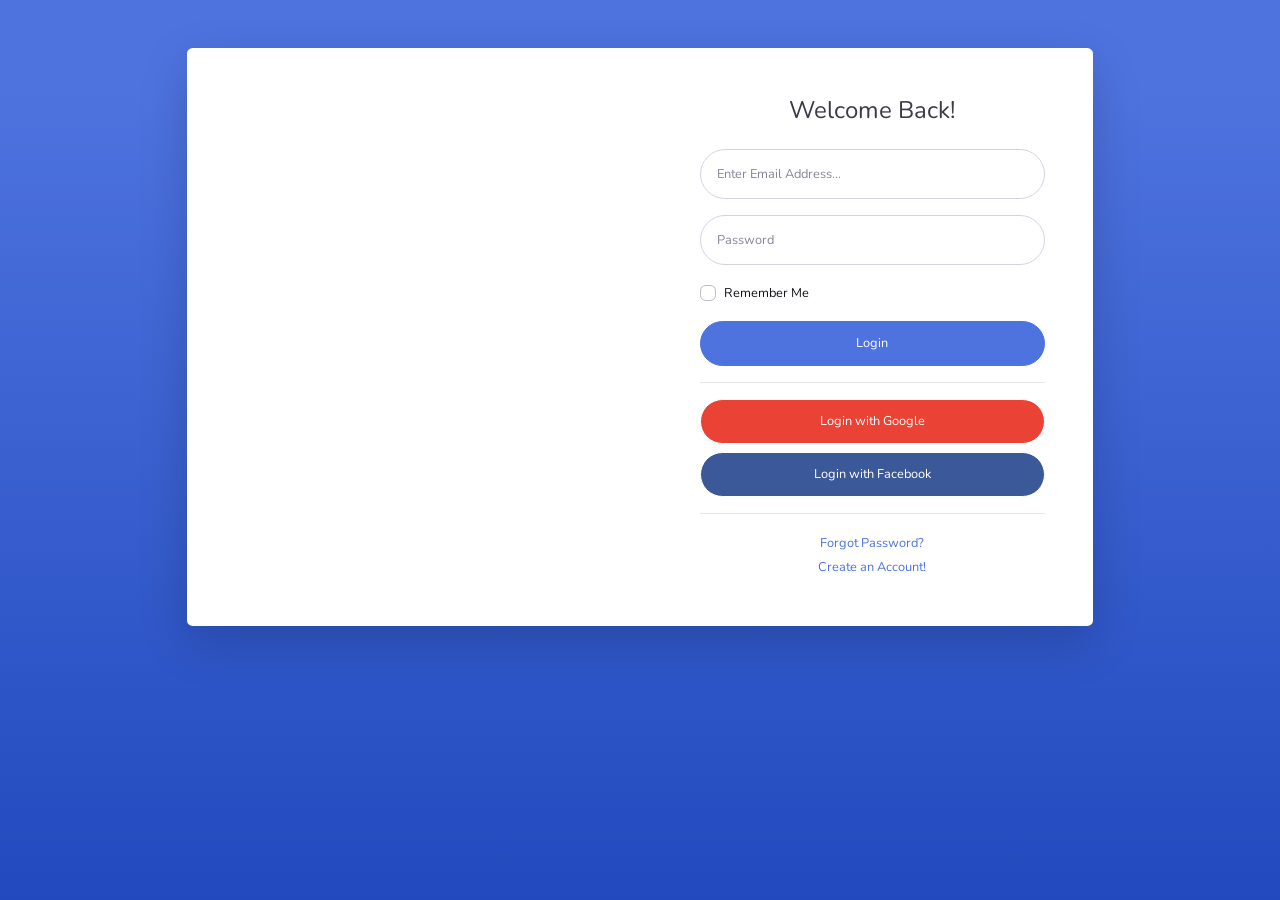
==== login.html @ be03efc0 "Add files via upload" ====
<!DOCTYPE html>
<html lang="en">

<head>

    <meta charset="utf-8">
    <meta http-equiv="X-UA-Compatible" content="IE=edge">
    <meta name="viewport" content="width=device-width, initial-scale=1, shrink-to-fit=no">
    <meta name="description" content="">
    <meta name="author" content="">

    <title>SB Admin 2 - Login</title>

    <!-- Custom fonts for this template-->
    <link href="vendor/fontawesome-free/css/all.min.css" rel="stylesheet" type="text/css">
    <link
        href="https://fonts.googleapis.com/css?family=Nunito:200,200i,300,300i,400,400i,600,600i,700,700i,800,800i,900,900i"
        rel="stylesheet">

    <!-- Custom styles for this template-->
    <link href="/sb-admin-2.css" rel="stylesheet">

</head>

<body class="bg-gradient-primary">

    <div class="container">

        <!-- Outer Row -->
        <div class="row justify-content-center">

            <div class="col-xl-10 col-lg-12 col-md-9">

                <div class="card o-hidden border-0 shadow-lg my-5">
                    <div class="card-body p-0">
                        <!-- Nested Row within Card Body -->
                        <div class="row">
                            <div class="col-lg-6 d-none d-lg-block bg-login-image"></div>
                            <div class="col-lg-6">
                                <div class="p-5">
                                    <div class="text-center">
                                        <h1 class="h4 text-gray-900 mb-4">Welcome Back!</h1>
                                    </div>
                                    <form class="user">
                                        <div class="form-group">
                                            <input type="email" class="form-control form-control-user"
                                                id="exampleInputEmail" aria-describedby="emailHelp"
                                                placeholder="Enter Email Address...">
                                        </div>
                                        <div class="form-group">
                                            <input type="password" class="form-control form-control-user"
                                                id="exampleInputPassword" placeholder="Password">
                                        </div>
                                        <div class="form-group">
                                            <div class="custom-control custom-checkbox small">
                                                <input type="checkbox" class="custom-control-input" id="customCheck">
                                                <label class="custom-control-label" for="customCheck">Remember
                                                    Me</label>
                                            </div>
                                        </div>
                                        <a href="index.html" class="btn btn-primary btn-user btn-block">
                                            Login
                                        </a>
                                        <hr>
                                        <a href="index.html" class="btn btn-google btn-user btn-block">
                                            <i class="fab fa-google fa-fw"></i> Login with Google
                                        </a>
                                        <a href="index.html" class="btn btn-facebook btn-user btn-block">
                                            <i class="fab fa-facebook-f fa-fw"></i> Login with Facebook
                                        </a>
                                    </form>
                                    <hr>
                                    <div class="text-center">
                                        <a class="small" href="forgot-password.html">Forgot Password?</a>
                                    </div>
                                    <div class="text-center">
                                        <a class="small" href="register.html">Create an Account!</a>
                                    </div>
                                </div>
                            </div>
                        </div>
                    </div>
                </div>

            </div>

        </div>

    </div>
    <style>
        .body {
            min-height: 100vh;
            background:
                radial-gradient(circle at 12% 8%, rgba(108, 92, 231, .16) 0%, transparent 38%),
                radial-gradient(circle at 90% 4%, rgba(22, 163, 74, .14) 0%, transparent 40%),
                radial-gradient(circle at 80% 95%, rgba(108, 92, 231, .12) 0%, transparent 45%),
                linear-gradient(180deg, #f4f5f9 0%, #eef0f4 100%);
            background-attachment: fixed;
            display: flex;
            flex-direction: column;
        }


        :root {
            --ramzino-ink: #111318;
            --ramzino-ink-soft: #5b6270;
            --ramzino-violet: #6c5ce7;
            --ramzino-violet-dark: #5b4bd6;
            --ramzino-violet-tint: #f4f2ff;
            --ramzino-green: #16a34a;
            --ramzino-red: #dc2626;
            --ramzino-hairline: #eef0f3;
            --ramzino-glass-bg: rgba(255, 255, 255, 0.62);
            --ramzino-glass-border: rgba(255, 255, 255, 0.55);
        }

        * {
            box-sizing: border-box;
        }

        body {
            font-family: 'Vazirmatn', 'Nunito', Tahoma, sans-serif;
            color: var(--ramzino-ink);
        }
    </style>

    <!-- Bootstrap core JavaScript-->
    <script src="vendor/jquery/jquery.min.js"></script>
    <script src="vendor/bootstrap/js/bootstrap.bundle.min.js"></script>

    <!-- Core plugin JavaScript-->
    <script src="vendor/jquery-easing/jquery.easing.min.js"></script>

    <!-- Custom scripts for all pages-->
    <script src="js/sb-admin-2.js"></script>

</body>

</html>
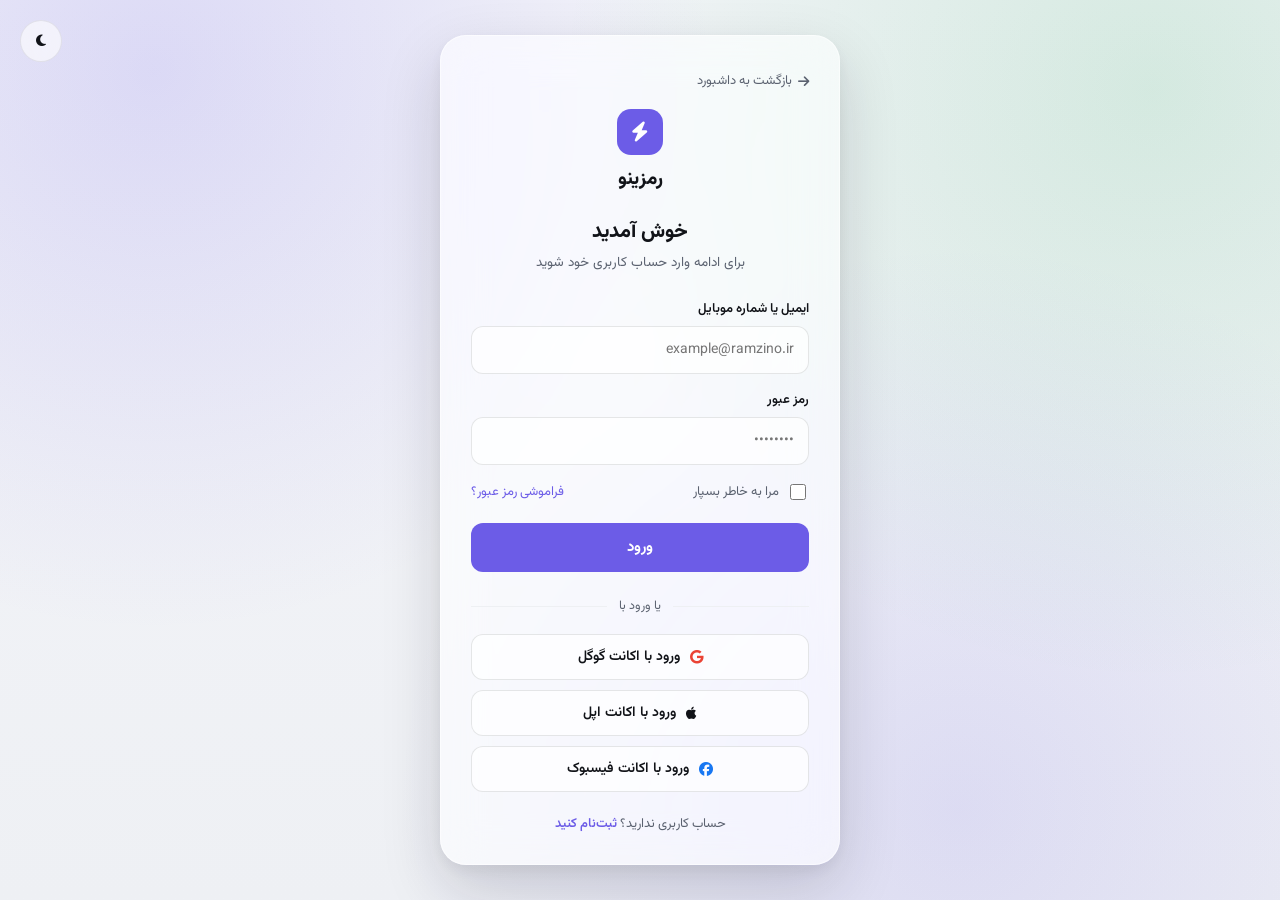
==== commit 5d9c2f20: "Update login.html" ====
--- a/login.html
+++ b/login.html
@@ -1,139 +1,252 @@
 <!DOCTYPE html>
-<html lang="en">
+<html lang="fa" dir="rtl">
 
 <head>
-
     <meta charset="utf-8">
     <meta http-equiv="X-UA-Compatible" content="IE=edge">
     <meta name="viewport" content="width=device-width, initial-scale=1, shrink-to-fit=no">
-    <meta name="description" content="">
-    <meta name="author" content="">
-
-    <title>SB Admin 2 - Login</title>
-
-    <!-- Custom fonts for this template-->
-    <link href="vendor/fontawesome-free/css/all.min.css" rel="stylesheet" type="text/css">
-    <link
-        href="https://fonts.googleapis.com/css?family=Nunito:200,200i,300,300i,400,400i,600,600i,700,700i,800,800i,900,900i"
-        rel="stylesheet">
-
-    <!-- Custom styles for this template-->
-    <link href="/sb-admin-2.css" rel="stylesheet">
-
-</head>
-
-<body class="bg-gradient-primary">
-
-    <div class="container">
-
-        <!-- Outer Row -->
-        <div class="row justify-content-center">
-
-            <div class="col-xl-10 col-lg-12 col-md-9">
-
-                <div class="card o-hidden border-0 shadow-lg my-5">
-                    <div class="card-body p-0">
-                        <!-- Nested Row within Card Body -->
-                        <div class="row">
-                            <div class="col-lg-6 d-none d-lg-block bg-login-image"></div>
-                            <div class="col-lg-6">
-                                <div class="p-5">
-                                    <div class="text-center">
-                                        <h1 class="h4 text-gray-900 mb-4">Welcome Back!</h1>
-                                    </div>
-                                    <form class="user">
-                                        <div class="form-group">
-                                            <input type="email" class="form-control form-control-user"
-                                                id="exampleInputEmail" aria-describedby="emailHelp"
-                                                placeholder="Enter Email Address...">
-                                        </div>
-                                        <div class="form-group">
-                                            <input type="password" class="form-control form-control-user"
-                                                id="exampleInputPassword" placeholder="Password">
-                                        </div>
-                                        <div class="form-group">
-                                            <div class="custom-control custom-checkbox small">
-                                                <input type="checkbox" class="custom-control-input" id="customCheck">
-                                                <label class="custom-control-label" for="customCheck">Remember
-                                                    Me</label>
-                                            </div>
-                                        </div>
-                                        <a href="index.html" class="btn btn-primary btn-user btn-block">
-                                            Login
-                                        </a>
-                                        <hr>
-                                        <a href="index.html" class="btn btn-google btn-user btn-block">
-                                            <i class="fab fa-google fa-fw"></i> Login with Google
-                                        </a>
-                                        <a href="index.html" class="btn btn-facebook btn-user btn-block">
-                                            <i class="fab fa-facebook-f fa-fw"></i> Login with Facebook
-                                        </a>
-                                    </form>
-                                    <hr>
-                                    <div class="text-center">
-                                        <a class="small" href="forgot-password.html">Forgot Password?</a>
-                                    </div>
-                                    <div class="text-center">
-                                        <a class="small" href="register.html">Create an Account!</a>
-                                    </div>
-                                </div>
-                            </div>
-                        </div>
-                    </div>
-                </div>
-
-            </div>
-
-        </div>
-
-    </div>
+    <meta name="description" content="ورود به رمزینو">
+    <title>ورود | رمزینو</title>
+
+    <!-- Apply saved theme immediately, before first paint -->
+    <script>
+        (function () {
+            var t = localStorage.getItem('ramzino-theme') || 'light';
+            document.documentElement.setAttribute('data-theme', t);
+        })();
+    </script>
+
+    <link href="https://fonts.googleapis.com/css2?family=Vazirmatn:wght@400;500;600;700;800&display=swap" rel="stylesheet">
+    <link rel="stylesheet" href="https://cdnjs.cloudflare.com/ajax/libs/font-awesome/6.5.1/css/all.min.css">
+
     <style>
-        .body {
-            min-height: 100vh;
-            background:
-                radial-gradient(circle at 12% 8%, rgba(108, 92, 231, .16) 0%, transparent 38%),
-                radial-gradient(circle at 90% 4%, rgba(22, 163, 74, .14) 0%, transparent 40%),
-                radial-gradient(circle at 80% 95%, rgba(108, 92, 231, .12) 0%, transparent 45%),
-                linear-gradient(180deg, #f4f5f9 0%, #eef0f4 100%);
-            background-attachment: fixed;
-            display: flex;
-            flex-direction: column;
-        }
-
-
         :root {
             --ramzino-ink: #111318;
             --ramzino-ink-soft: #5b6270;
             --ramzino-violet: #6c5ce7;
             --ramzino-violet-dark: #5b4bd6;
             --ramzino-violet-tint: #f4f2ff;
-            --ramzino-green: #16a34a;
-            --ramzino-red: #dc2626;
             --ramzino-hairline: #eef0f3;
             --ramzino-glass-bg: rgba(255, 255, 255, 0.62);
             --ramzino-glass-border: rgba(255, 255, 255, 0.55);
         }
-
-        * {
-            box-sizing: border-box;
-        }
-
+        [data-theme="dark"] {
+            --ramzino-ink: #eef0f6;
+            --ramzino-ink-soft: #a3a9bd;
+            --ramzino-violet-tint: #2a2540;
+            --ramzino-hairline: rgba(255, 255, 255, .08);
+            --ramzino-glass-bg: rgba(28, 29, 38, .55);
+            --ramzino-glass-border: rgba(255, 255, 255, .08);
+        }
+
+        * { box-sizing: border-box; }
+        html, body { height: 100%; }
         body {
-            font-family: 'Vazirmatn', 'Nunito', Tahoma, sans-serif;
+            margin: 0;
+            font-family: 'Vazirmatn', Tahoma, sans-serif;
             color: var(--ramzino-ink);
-        }
+            transition: background-color .25s ease, color .25s ease;
+        }
+
+        .ramzino-login-bg {
+            min-height: 100vh;
+            display: flex; align-items: center; justify-content: center;
+            padding: 24px;
+            background:
+                radial-gradient(circle at 12% 8%, rgba(108, 92, 231, .18) 0%, transparent 40%),
+                radial-gradient(circle at 90% 10%, rgba(22, 163, 74, .14) 0%, transparent 42%),
+                radial-gradient(circle at 75% 90%, rgba(108, 92, 231, .14) 0%, transparent 45%),
+                linear-gradient(180deg, #f4f5f9 0%, #eef0f4 100%);
+            transition: background .25s ease;
+        }
+        [data-theme="dark"] .ramzino-login-bg {
+            background:
+                radial-gradient(circle at 12% 8%, rgba(108, 92, 231, .24) 0%, transparent 40%),
+                radial-gradient(circle at 90% 10%, rgba(22, 163, 74, .16) 0%, transparent 42%),
+                radial-gradient(circle at 75% 90%, rgba(108, 92, 231, .18) 0%, transparent 45%),
+                linear-gradient(180deg, #14151c 0%, #0f1015 100%);
+        }
+
+        .ramzino-theme-fab {
+            position: fixed; top: 20px; left: 20px; z-index: 10;
+            width: 42px; height: 42px; border-radius: 50%;
+            display: flex; align-items: center; justify-content: center;
+            background: rgba(255,255,255,.6); border: 1px solid rgba(17,19,24,.08);
+            backdrop-filter: blur(10px); -webkit-backdrop-filter: blur(10px);
+            color: var(--ramzino-ink); cursor: pointer; transition: transform .15s ease;
+        }
+        .ramzino-theme-fab:hover { transform: scale(1.08); }
+        [data-theme="dark"] .ramzino-theme-fab { background: rgba(255,255,255,.06); border-color: rgba(255,255,255,.1); }
+
+        .ramzino-login-card {
+            width: 100%; max-width: 400px;
+            background: var(--ramzino-glass-bg);
+            border: 1px solid var(--ramzino-glass-border);
+            -webkit-backdrop-filter: blur(22px) saturate(160%);
+            backdrop-filter: blur(22px) saturate(160%);
+            border-radius: 26px;
+            box-shadow: 0 24px 60px rgba(20,20,40,.16), 0 6px 16px rgba(20,20,40,.06);
+            padding: 34px 30px 30px;
+        }
+
+        .ramzino-login-brand {
+            display: flex; flex-direction: column; align-items: center; gap: 10px;
+            margin-bottom: 22px; text-decoration: none;
+        }
+        .ramzino-login-brand-icon {
+            width: 46px; height: 46px; border-radius: 14px;
+            background: var(--ramzino-violet); color: #fff;
+            display: flex; align-items: center; justify-content: center; font-size: 20px;
+        }
+        .ramzino-login-brand-name { font-size: 19px; font-weight: 800; color: var(--ramzino-ink); }
+
+        .ramzino-login-heading { text-align: center; font-size: 20px; font-weight: 800; margin: 0 0 4px; }
+        .ramzino-login-sub { text-align: center; font-size: 13.5px; color: var(--ramzino-ink-soft); margin: 0 0 26px; }
+
+        .ramzino-field { margin-bottom: 16px; }
+        .ramzino-field label { display: block; font-size: 13px; font-weight: 600; margin-bottom: 7px; color: var(--ramzino-ink); }
+        .ramzino-field-input {
+            width: 100%; padding: 12px 14px; border-radius: 12px;
+            border: 1px solid rgba(17,19,24,.10); background: rgba(255,255,255,.7);
+            font-family: inherit; font-size: 14px; color: var(--ramzino-ink); outline: none;
+            transition: border-color .15s ease, background .15s ease;
+        }
+        .ramzino-field-input:focus { border-color: var(--ramzino-violet); background: #fff; }
+        [data-theme="dark"] .ramzino-field-input { background: rgba(255,255,255,.05); border-color: rgba(255,255,255,.1); color: var(--ramzino-ink); }
+        [data-theme="dark"] .ramzino-field-input:focus { background: rgba(255,255,255,.08); }
+
+        .ramzino-login-row { display: flex; align-items: center; justify-content: space-between; margin-bottom: 20px; font-size: 13px; }
+        .ramzino-remember { display: flex; align-items: center; gap: 7px; color: var(--ramzino-ink-soft); cursor: pointer; user-select: none; }
+        .ramzino-remember input { width: 16px; height: 16px; accent-color: var(--ramzino-violet); cursor: pointer; }
+        .ramzino-forgot { color: var(--ramzino-violet); text-decoration: none; }
+        .ramzino-forgot:hover { text-decoration: underline; }
+
+        .ramzino-login-submit {
+            width: 100%; padding: 13px; border: none; border-radius: 12px;
+            background: var(--ramzino-violet); color: #fff;
+            font-family: inherit; font-size: 15px; font-weight: 700; cursor: pointer;
+            transition: background .15s ease, transform .1s ease;
+        }
+        .ramzino-login-submit:hover { background: var(--ramzino-violet-dark); }
+        .ramzino-login-submit:active { transform: scale(.98); }
+
+        .ramzino-divider { display: flex; align-items: center; gap: 12px; margin: 24px 0 18px; font-size: 12.5px; color: var(--ramzino-ink-soft); }
+        .ramzino-divider::before, .ramzino-divider::after { content: ""; flex: 1; height: 1px; background: var(--ramzino-hairline); }
+
+        .ramzino-social-stack { display: flex; flex-direction: column; gap: 10px; }
+        .ramzino-social-btn {
+            display: flex; align-items: center; justify-content: center; gap: 10px;
+            width: 100%; padding: 11px; border-radius: 12px;
+            border: 1px solid rgba(17,19,24,.10); background: rgba(255,255,255,.7);
+            font-family: inherit; font-size: 14px; font-weight: 600; color: var(--ramzino-ink);
+            cursor: pointer; text-decoration: none; transition: background .15s ease, transform .12s ease, box-shadow .15s ease;
+        }
+        .ramzino-social-btn:hover { background: #fff; box-shadow: 0 6px 16px rgba(20,20,40,.08); text-decoration: none; color: var(--ramzino-ink); transform: translateY(-1px); }
+        [data-theme="dark"] .ramzino-social-btn { background: rgba(255,255,255,.05); border-color: rgba(255,255,255,.1); color: var(--ramzino-ink); }
+        [data-theme="dark"] .ramzino-social-btn:hover { background: rgba(255,255,255,.09); }
+        .ramzino-social-btn i.fa-google { color: #ea4335; }
+        .ramzino-social-btn i.fa-apple { color: var(--ramzino-ink); }
+        .ramzino-social-btn i.fa-facebook { color: #1877f2; }
+
+        .ramzino-login-footer { text-align: center; margin-top: 22px; font-size: 13px; color: var(--ramzino-ink-soft); }
+        .ramzino-login-footer a { color: var(--ramzino-violet); text-decoration: none; font-weight: 600; }
+        .ramzino-login-footer a:hover { text-decoration: underline; }
+
+        .ramzino-back-link {
+            display: inline-flex; align-items: center; gap: 6px;
+            font-size: 13px; color: var(--ramzino-ink-soft); text-decoration: none; margin-bottom: 18px;
+        }
+        .ramzino-back-link:hover { color: var(--ramzino-violet); }
     </style>
-
-    <!-- Bootstrap core JavaScript-->
-    <script src="vendor/jquery/jquery.min.js"></script>
-    <script src="vendor/bootstrap/js/bootstrap.bundle.min.js"></script>
-
-    <!-- Core plugin JavaScript-->
-    <script src="vendor/jquery-easing/jquery.easing.min.js"></script>
-
-    <!-- Custom scripts for all pages-->
-    <script src="js/sb-admin-2.js"></script>
+</head>
+
+<body>
+
+    <button class="ramzino-theme-fab" id="ramzinoThemeToggle" title="حالت شب/روز" onclick="ramzinoToggleTheme()">
+        <i class="fas fa-moon" id="ramzinoThemeIcon"></i>
+    </button>
+
+    <div class="ramzino-login-bg">
+        <div class="ramzino-login-card">
+
+            <a href="index.html" class="ramzino-back-link">
+                <i class="fas fa-arrow-right"></i> بازگشت به داشبورد
+            </a>
+
+            <a href="index.html" class="ramzino-login-brand">
+                <span class="ramzino-login-brand-icon"><i class="fas fa-bolt"></i></span>
+                <span class="ramzino-login-brand-name">رمزینو</span>
+            </a>
+
+            <h1 class="ramzino-login-heading">خوش آمدید</h1>
+            <p class="ramzino-login-sub">برای ادامه وارد حساب کاربری خود شوید</p>
+
+            <form onsubmit="return ramzinoHandleLogin(event)">
+                <div class="ramzino-field">
+                    <label for="ramzinoEmail">ایمیل یا شماره موبایل</label>
+                    <input class="ramzino-field-input" type="text" id="ramzinoEmail" placeholder="example@ramzino.ir" required>
+                </div>
+                <div class="ramzino-field">
+                    <label for="ramzinoPassword">رمز عبور</label>
+                    <input class="ramzino-field-input" type="password" id="ramzinoPassword" placeholder="••••••••" required>
+                </div>
+
+                <div class="ramzino-login-row">
+                    <label class="ramzino-remember">
+                        <input type="checkbox" id="ramzinoRemember">
+                        مرا به خاطر بسپار
+                    </label>
+                    <a href="#" class="ramzino-forgot">فراموشی رمز عبور؟</a>
+                </div>
+
+                <button type="submit" class="ramzino-login-submit">ورود</button>
+            </form>
+
+            <div class="ramzino-divider">یا ورود با</div>
+
+            <div class="ramzino-social-stack">
+                <button type="button" class="ramzino-social-btn" onclick="ramzinoSocialLogin('گوگل')">
+                    <i class="fab fa-google"></i> ورود با اکانت گوگل
+                </button>
+                <button type="button" class="ramzino-social-btn" onclick="ramzinoSocialLogin('اپل')">
+                    <i class="fab fa-apple"></i> ورود با اکانت اپل
+                </button>
+                <button type="button" class="ramzino-social-btn" onclick="ramzinoSocialLogin('فیسبوک')">
+                    <i class="fab fa-facebook"></i> ورود با اکانت فیسبوک
+                </button>
+            </div>
+
+            <div class="ramzino-login-footer">
+                حساب کاربری ندارید؟ <a href="#">ثبت‌نام کنید</a>
+            </div>
+
+        </div>
+    </div>
+
+    <script>
+        function ramzinoUpdateThemeIcon() {
+            var isDark = document.documentElement.getAttribute('data-theme') === 'dark';
+            var icon = document.getElementById('ramzinoThemeIcon');
+            if (icon) icon.className = isDark ? 'fas fa-sun' : 'fas fa-moon';
+        }
+        function ramzinoToggleTheme() {
+            var current = document.documentElement.getAttribute('data-theme') || 'light';
+            var next = current === 'dark' ? 'light' : 'dark';
+            document.documentElement.setAttribute('data-theme', next);
+            localStorage.setItem('ramzino-theme', next);
+            ramzinoUpdateThemeIcon();
+        }
+        ramzinoUpdateThemeIcon();
+
+        function ramzinoHandleLogin(e) {
+            e.preventDefault();
+            alert('ورود با موفقیت انجام شد (نمونه دمو)');
+            return false;
+        }
+        function ramzinoSocialLogin(provider) {
+            alert('ورود با ' + provider + ' (نمونه دمو)');
+        }
+    </script>
 
 </body>
-
-</html>+</html>
